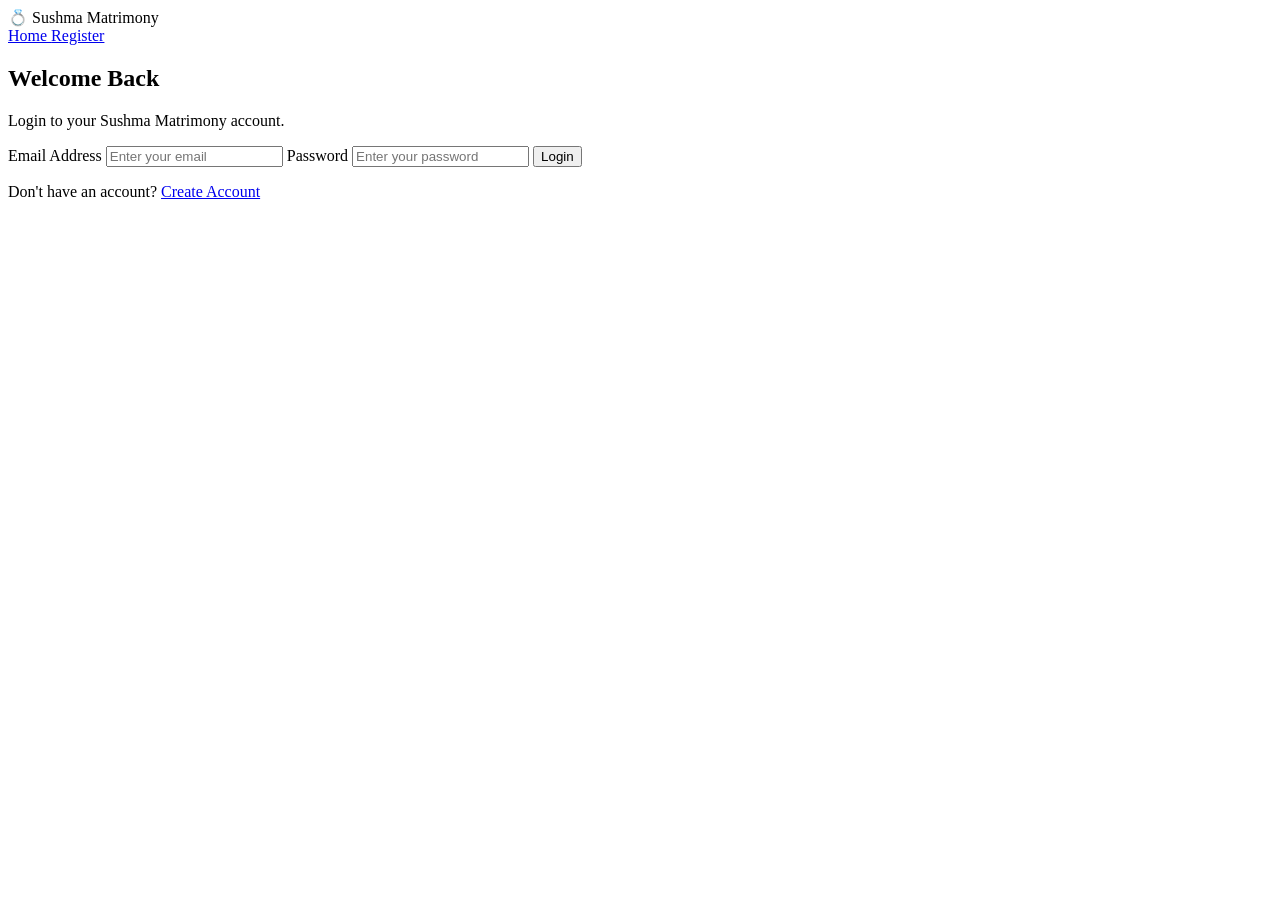
==== login.html @ 9ab8de2f "Create login.html" ====
<!DOCTYPE html>
<html lang="en">

<head>

    <meta charset="UTF-8">

    <meta name="viewport"
          content="width=device-width, initial-scale=1.0">

    <title>Login - Sushma Matrimony</title>

    <link rel="stylesheet"
          href="css/style.css">

</head>

<body>

<header>

    <nav class="navbar">

        <div class="logo">
            💍 Sushma Matrimony
        </div>

        <div class="nav-links">

            <a href="index.html">
                Home
            </a>

            <a href="register.html">
                Register
            </a>

        </div>

    </nav>

</header>


<section class="login-section">

    <div class="login-box">

        <h1>Welcome Back</h1>

        <p>Login to your Sushma Matrimony account.</p>


        <form id="loginForm">

            <label>Email Address</label>

            <input
                type="email"
                id="loginEmail"
                placeholder="Enter your email"
                required
            >


            <label>Password</label>

            <input
                type="password"
                id="loginPassword"
                placeholder="Enter your password"
                required
            >


            <button type="submit">
                Login
            </button>

        </form>


        <p class="register-text">

            Don't have an account?

            <a href="register.html">
                Create Account
            </a>

        </p>

    </div>

</section>


<script src="js/script.js"></script>

</body>

</html>
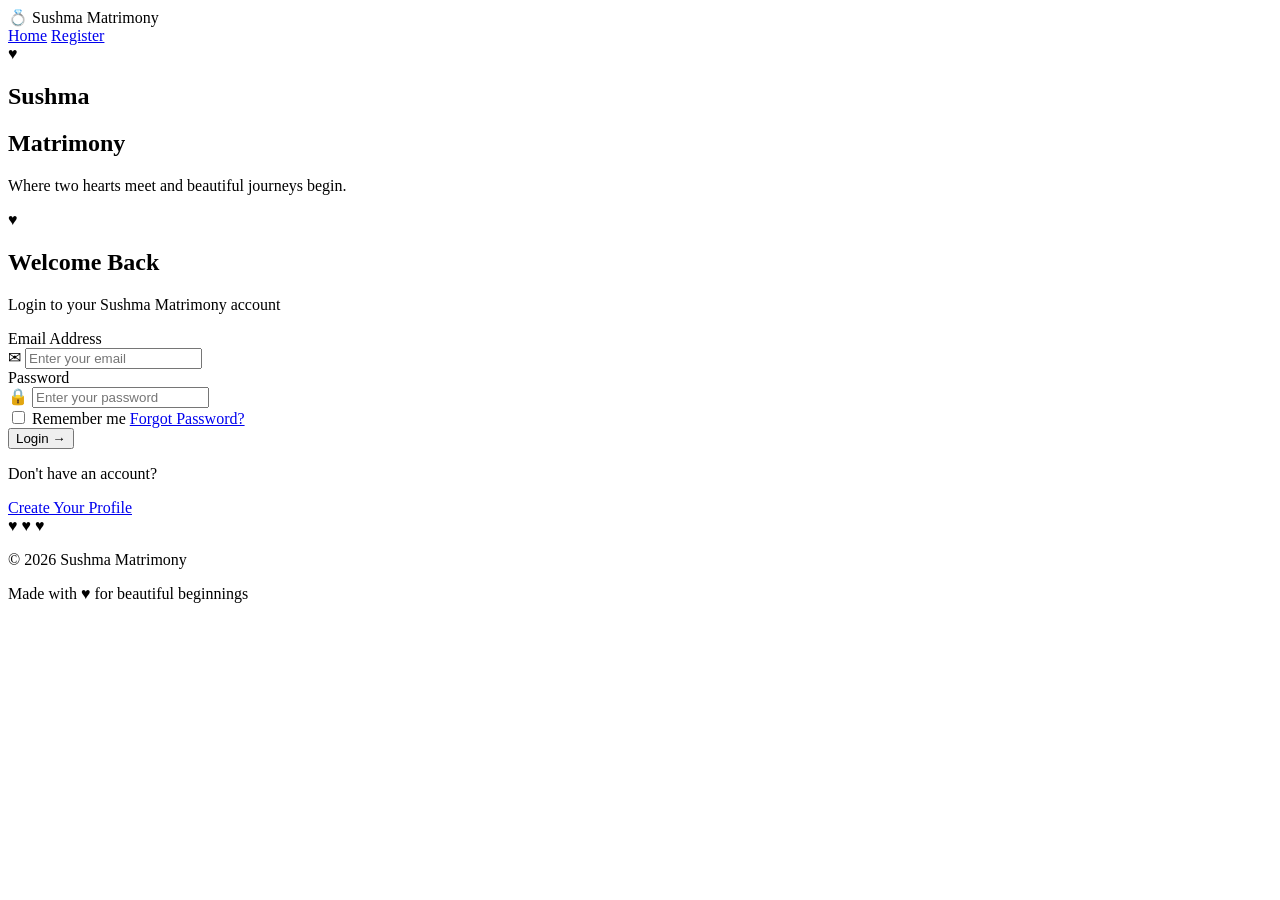
==== commit f0dacb8e: "Update login.html" ====
--- a/login.html
+++ b/login.html
@@ -2,100 +2,230 @@
 <html lang="en">
 
 <head>
-
     <meta charset="UTF-8">
-
-    <meta name="viewport"
-          content="width=device-width, initial-scale=1.0">
+    <meta name="viewport" content="width=device-width, initial-scale=1.0">
 
     <title>Login - Sushma Matrimony</title>
 
-    <link rel="stylesheet"
-          href="css/style.css">
-
+    <!-- Google Fonts -->
+    <link rel="preconnect" href="https://fonts.googleapis.com">
+    <link rel="preconnect" href="https://fonts.gstatic.com" crossorigin>
+
+    <link href="https://fonts.googleapis.com/css2?family=Great+Vibes&family=Poppins:wght@300;400;500;600;700&display=swap"
+        rel="stylesheet">
+
+    <!-- Your CSS -->
+    <link rel="stylesheet" href="css/style.css">
 </head>
 
-<body>
-
-<header>
-
-    <nav class="navbar">
-
-        <div class="logo">
-            💍 Sushma Matrimony
+<body class="login-page">
+
+    <!-- Navigation -->
+    <header>
+        <nav class="navbar">
+
+            <div class="logo">
+                💍 Sushma Matrimony
+            </div>
+
+            <div class="nav-links">
+                <a href="index.html">Home</a>
+                <a href="register.html" class="register-btn">
+                    Register
+                </a>
+            </div>
+
+        </nav>
+    </header>
+
+
+    <!-- LOGIN SECTION -->
+
+    <section class="login-section">
+
+        <div class="login-container">
+
+            <!-- LEFT IMAGE -->
+
+            <div class="login-image">
+
+                <div class="image-overlay">
+
+                    <div class="heart-symbol">
+                        ♥
+                    </div>
+
+                    <h1 class="balmoral">
+                        Sushma
+                    </h1>
+
+                    <h2>Matrimony</h2>
+
+                    <p>
+                        Where two hearts meet
+                        and beautiful journeys begin.
+                    </p>
+
+                </div>
+
+            </div>
+
+
+            <!-- RIGHT LOGIN FORM -->
+
+            <div class="login-form-box">
+
+                <div class="login-heading">
+
+                    <span class="small-heart">♥</span>
+
+                    <h1>Welcome Back</h1>
+
+                    <p>
+                        Login to your Sushma Matrimony account
+                    </p>
+
+                </div>
+
+
+                <form id="loginForm">
+
+                    <!-- Email -->
+
+                    <div class="input-group">
+
+                        <label for="email">
+                            Email Address
+                        </label>
+
+                        <div class="input-wrapper">
+
+                            <span class="input-icon">
+                                ✉
+                            </span>
+
+                            <input
+                                type="email"
+                                id="email"
+                                placeholder="Enter your email"
+                                required
+                            >
+
+                        </div>
+
+                    </div>
+
+
+                    <!-- Password -->
+
+                    <div class="input-group">
+
+                        <label for="password">
+                            Password
+                        </label>
+
+                        <div class="input-wrapper">
+
+                            <span class="input-icon">
+                                🔒
+                            </span>
+
+                            <input
+                                type="password"
+                                id="password"
+                                placeholder="Enter your password"
+                                required
+                            >
+
+                        </div>
+
+                    </div>
+
+
+                    <!-- Options -->
+
+                    <div class="login-options">
+
+                        <label class="remember-me">
+
+                            <input type="checkbox">
+
+                            <span>
+                                Remember me
+                            </span>
+
+                        </label>
+
+                        <a href="#">
+                            Forgot Password?
+                        </a>
+
+                    </div>
+
+
+                    <!-- Login Button -->
+
+                    <button
+                        type="submit"
+                        class="login-submit"
+                    >
+
+                        Login
+                        <span>→</span>
+
+                    </button>
+
+                </form>
+
+
+                <!-- Register -->
+
+                <div class="create-account">
+
+                    <p>
+                        Don't have an account?
+                    </p>
+
+                    <a href="register.html">
+                        Create Your Profile
+                    </a>
+
+                </div>
+
+
+                <!-- Bottom decoration -->
+
+                <div class="login-decoration">
+
+                    <span>♥</span>
+                    <span>♥</span>
+                    <span>♥</span>
+
+                </div>
+
+            </div>
+
         </div>
 
-        <div class="nav-links">
-
-            <a href="index.html">
-                Home
-            </a>
-
-            <a href="register.html">
-                Register
-            </a>
-
-        </div>
-
-    </nav>
-
-</header>
-
-
-<section class="login-section">
-
-    <div class="login-box">
-
-        <h1>Welcome Back</h1>
-
-        <p>Login to your Sushma Matrimony account.</p>
-
-
-        <form id="loginForm">
-
-            <label>Email Address</label>
-
-            <input
-                type="email"
-                id="loginEmail"
-                placeholder="Enter your email"
-                required
-            >
-
-
-            <label>Password</label>
-
-            <input
-                type="password"
-                id="loginPassword"
-                placeholder="Enter your password"
-                required
-            >
-
-
-            <button type="submit">
-                Login
-            </button>
-
-        </form>
-
-
-        <p class="register-text">
-
-            Don't have an account?
-
-            <a href="register.html">
-                Create Account
-            </a>
-
+    </section>
+
+
+    <!-- Footer -->
+
+    <footer class="login-footer">
+
+        <p>
+            © 2026 Sushma Matrimony
         </p>
 
-    </div>
-
-</section>
-
-
-<script src="js/script.js"></script>
+        <p>
+            Made with ♥ for beautiful beginnings
+        </p>
+
+    </footer>
+
+
+    <script src="js/script.js"></script>
 
 </body>
 
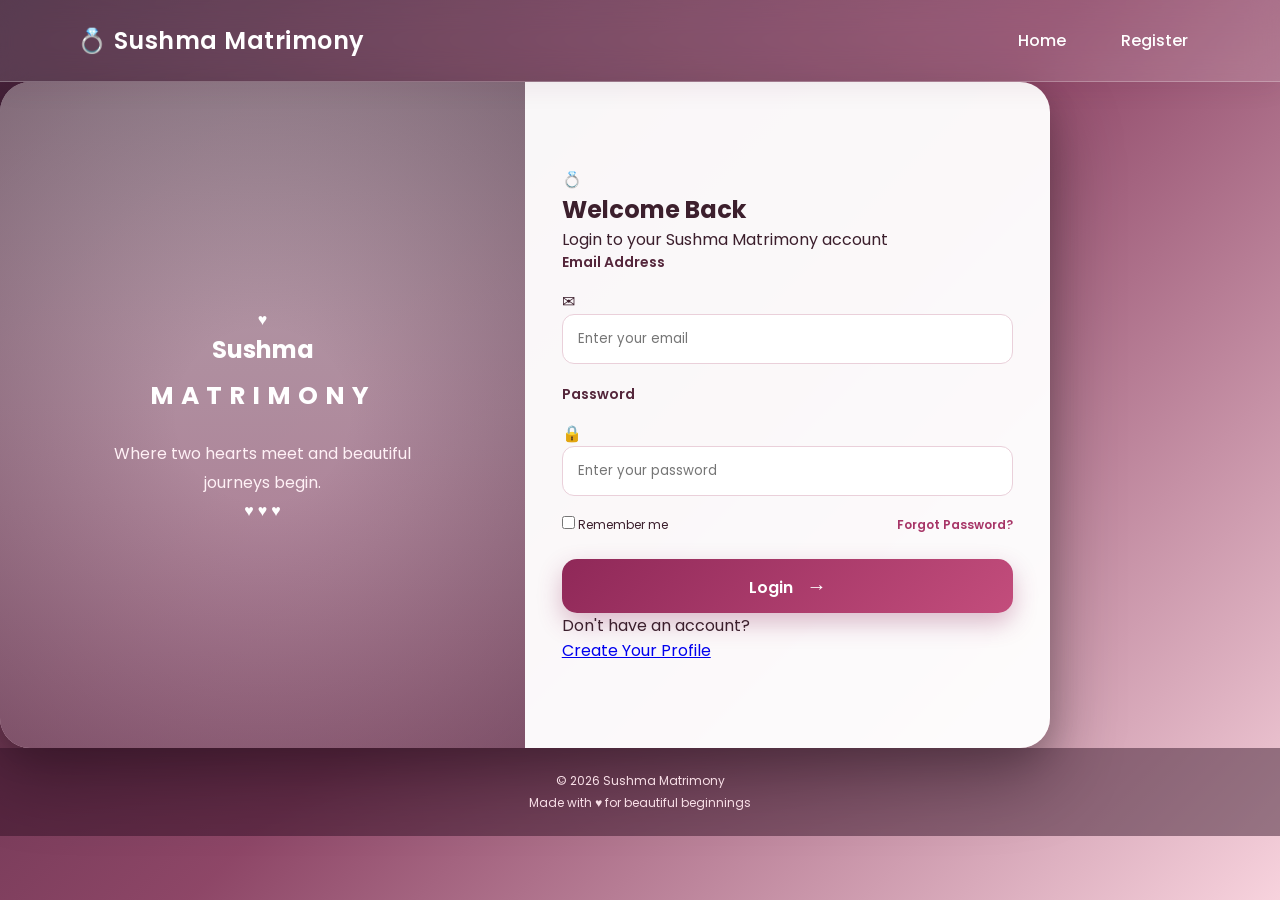
==== commit 59844c00: "Update login.html" ====
--- a/login.html
+++ b/login.html
@@ -1,38 +1,35 @@
 <!DOCTYPE html>
 <html lang="en">
-
 <head>
     <meta charset="UTF-8">
     <meta name="viewport" content="width=device-width, initial-scale=1.0">
 
     <title>Login - Sushma Matrimony</title>
 
-    <!-- Google Fonts -->
+    <!-- IMPORTANT: style.css is in the main GitHub folder -->
+    <link rel="stylesheet" href="style.css">
+
+    <!-- Elegant script font similar to Balmoral -->
     <link rel="preconnect" href="https://fonts.googleapis.com">
     <link rel="preconnect" href="https://fonts.gstatic.com" crossorigin>
 
-    <link href="https://fonts.googleapis.com/css2?family=Great+Vibes&family=Poppins:wght@300;400;500;600;700&display=swap"
-        rel="stylesheet">
-
-    <!-- Your CSS -->
-    <link rel="stylesheet" href="css/style.css">
+    <link href="https://fonts.googleapis.com/css2?family=Ballet&family=Playfair+Display:wght@400;500;600;700&family=Poppins:wght@300;400;500;600&display=swap" rel="stylesheet">
 </head>
 
 <body class="login-page">
 
-    <!-- Navigation -->
-    <header>
+    <!-- NAVBAR -->
+    <header class="login-header">
         <nav class="navbar">
 
             <div class="logo">
-                💍 Sushma Matrimony
+                💍
+                <span>Sushma Matrimony</span>
             </div>
 
             <div class="nav-links">
                 <a href="index.html">Home</a>
-                <a href="register.html" class="register-btn">
-                    Register
-                </a>
+                <a href="register.html">Register</a>
             </div>
 
         </nav>
@@ -40,73 +37,65 @@
 
 
     <!-- LOGIN SECTION -->
-
-    <section class="login-section">
-
-        <div class="login-container">
-
-            <!-- LEFT IMAGE -->
-
-            <div class="login-image">
-
-                <div class="image-overlay">
-
-                    <div class="heart-symbol">
-                        ♥
-                    </div>
-
-                    <h1 class="balmoral">
-                        Sushma
-                    </h1>
-
-                    <h2>Matrimony</h2>
-
-                    <p>
-                        Where two hearts meet
-                        and beautiful journeys begin.
-                    </p>
-
+    <main class="login-container">
+
+        <!-- LEFT SIDE -->
+        <section class="login-image">
+
+            <div class="image-overlay">
+
+                <div class="heart-icon">♥</div>
+
+                <h1>Sushma</h1>
+
+                <h2>Matrimony</h2>
+
+                <p>
+                    Where two hearts meet and
+                    beautiful journeys begin.
+                </p>
+
+                <div class="small-hearts">
+                    ♥ ♥ ♥
                 </div>
 
             </div>
 
-
-            <!-- RIGHT LOGIN FORM -->
-
-            <div class="login-form-box">
-
-                <div class="login-heading">
-
-                    <span class="small-heart">♥</span>
-
-                    <h1>Welcome Back</h1>
-
-                    <p>
-                        Login to your Sushma Matrimony account
-                    </p>
-
+        </section>
+
+
+        <!-- RIGHT SIDE -->
+        <section class="login-form-section">
+
+            <div class="login-card">
+
+                <div class="login-icon">
+                    💍
                 </div>
 
+                <h2>Welcome Back</h2>
+
+                <p class="login-subtitle">
+                    Login to your Sushma Matrimony account
+                </p>
+
 
                 <form id="loginForm">
 
-                    <!-- Email -->
-
+                    <!-- EMAIL -->
                     <div class="input-group">
 
-                        <label for="email">
+                        <label for="loginEmail">
                             Email Address
                         </label>
 
-                        <div class="input-wrapper">
-
-                            <span class="input-icon">
-                                ✉
-                            </span>
+                        <div class="input-box">
+
+                            <span>✉</span>
 
                             <input
                                 type="email"
-                                id="email"
+                                id="loginEmail"
                                 placeholder="Enter your email"
                                 required
                             >
@@ -116,23 +105,20 @@
                     </div>
 
 
-                    <!-- Password -->
-
+                    <!-- PASSWORD -->
                     <div class="input-group">
 
-                        <label for="password">
+                        <label for="loginPassword">
                             Password
                         </label>
 
-                        <div class="input-wrapper">
-
-                            <span class="input-icon">
-                                🔒
-                            </span>
+                        <div class="input-box">
+
+                            <span>🔒</span>
 
                             <input
                                 type="password"
-                                id="password"
+                                id="loginPassword"
                                 placeholder="Enter your password"
                                 required
                             >
@@ -142,76 +128,63 @@
                     </div>
 
 
-                    <!-- Options -->
-
+                    <!-- REMEMBER + FORGOT -->
                     <div class="login-options">
 
-                        <label class="remember-me">
-
-                            <input type="checkbox">
-
-                            <span>
-                                Remember me
-                            </span>
+                        <label class="remember">
+
+                            <input
+                                type="checkbox"
+                                id="rememberMe"
+                            >
+
+                            <span>Remember me</span>
 
                         </label>
 
-                        <a href="#">
+                        <a href="#" class="forgot">
                             Forgot Password?
                         </a>
 
                     </div>
 
 
-                    <!-- Login Button -->
-
+                    <!-- LOGIN BUTTON -->
                     <button
                         type="submit"
                         class="login-submit"
                     >
-
                         Login
                         <span>→</span>
-
                     </button>
 
                 </form>
 
 
-                <!-- Register -->
-
-                <div class="create-account">
+                <!-- REGISTER -->
+                <div class="register-section">
 
                     <p>
                         Don't have an account?
                     </p>
 
-                    <a href="register.html">
+                    <a
+                        href="register.html"
+                        class="create-profile"
+                    >
                         Create Your Profile
                     </a>
 
                 </div>
 
-
-                <!-- Bottom decoration -->
-
-                <div class="login-decoration">
-
-                    <span>♥</span>
-                    <span>♥</span>
-                    <span>♥</span>
-
-                </div>
-
-            </div>
-
-        </div>
-
-    </section>
-
-
-    <!-- Footer -->
-
+            </div>
+
+        </section>
+
+    </main>
+
+
+    <!-- FOOTER -->
     <footer class="login-footer">
 
         <p>
@@ -225,8 +198,8 @@
     </footer>
 
 
-    <script src="js/script.js"></script>
+    <!-- FIREBASE / LOGIN JAVASCRIPT WILL GO HERE -->
+    <script src="script.js"></script>
 
 </body>
-
 </html>
--- a/style.css
+++ b/style.css
@@ -0,0 +1,2787 @@
+/* =====================================================
+   SUSHMA MATRIMONY
+   PREMIUM MATRIMONY WEBSITE
+===================================================== */
+
+
+/* =====================================================
+   BASIC RESET
+===================================================== */
+
+* {
+    margin: 0;
+    padding: 0;
+    box-sizing: border-box;
+}
+
+
+html {
+    scroll-behavior: smooth;
+}
+
+
+body {
+
+    font-family:
+        "Segoe UI",
+        Arial,
+        sans-serif;
+
+    color: #3b1f2b;
+
+    background:
+        radial-gradient(
+            circle at top left,
+            #fff0f5,
+            transparent 35%
+        ),
+
+        radial-gradient(
+            circle at bottom right,
+            #f9d6e3,
+            transparent 35%
+        ),
+
+        #fff8fb;
+
+    min-height: 100vh;
+
+}
+
+
+/* =====================================================
+   NAVBAR
+===================================================== */
+
+.navbar {
+
+    width: 100%;
+
+    padding: 18px 7%;
+
+    display: flex;
+
+    justify-content: space-between;
+
+    align-items: center;
+
+    background:
+        rgba(255,255,255,0.90);
+
+    backdrop-filter: blur(18px);
+
+    border-bottom:
+        1px solid rgba(139,30,63,0.12);
+
+    position: sticky;
+
+    top: 0;
+
+    z-index: 1000;
+
+    box-shadow:
+        0 5px 25px rgba(92,25,49,0.08);
+
+}
+
+
+.logo {
+
+    font-size: 25px;
+
+    font-weight: 800;
+
+    color: #8b1e3f;
+
+    letter-spacing: 0.5px;
+
+}
+
+
+.nav-links {
+
+    display: flex;
+
+    gap: 8px;
+
+    align-items: center;
+
+    flex-wrap: wrap;
+
+}
+
+
+.nav-links a {
+
+    text-decoration: none;
+
+    color: #542235;
+
+    font-weight: 600;
+
+    padding: 10px 15px;
+
+    border-radius: 25px;
+
+    transition: 0.3s;
+
+}
+
+
+.nav-links a:hover {
+
+    background: #8b1e3f;
+
+    color: white;
+
+    transform:
+        translateY(-2px);
+
+}
+
+
+.nav-register {
+
+    background:
+        linear-gradient(
+            135deg,
+            #8b1e3f,
+            #c43d68
+        ) !important;
+
+    color: white !important;
+
+    box-shadow:
+        0 8px 20px
+        rgba(139,30,63,0.25);
+
+}
+
+
+/* =====================================================
+   HERO SECTION
+===================================================== */
+
+.hero {
+
+    min-height: 700px;
+
+    display: flex;
+
+    align-items: center;
+
+    justify-content: center;
+
+    text-align: center;
+
+    padding: 80px 20px;
+
+    position: relative;
+
+    overflow: hidden;
+
+
+    /*
+       ONLINE IMAGE
+
+       No image folder required.
+       No image upload required.
+    */
+
+    background:
+
+        linear-gradient(
+            rgba(50, 5, 25, 0.48),
+            rgba(50, 5, 25, 0.70)
+        ),
+
+        url(
+            "https://images.unsplash.com/photo-1519741497674-611481863552?auto=format&fit=crop&w=2000&q=90"
+        );
+
+    background-size: cover;
+
+    background-position: center;
+
+    background-attachment: fixed;
+
+}
+
+
+/* Decorative glow */
+
+.hero::before {
+
+    content: "";
+
+    position: absolute;
+
+    width: 350px;
+
+    height: 350px;
+
+    border-radius: 50%;
+
+    background:
+        rgba(255,200,220,0.15);
+
+    top: -120px;
+
+    left: -100px;
+
+    filter: blur(5px);
+
+}
+
+
+.hero::after {
+
+    content: "";
+
+    position: absolute;
+
+    width: 450px;
+
+    height: 450px;
+
+    border-radius: 50%;
+
+    background:
+        rgba(255,215,130,0.12);
+
+    right: -150px;
+
+    bottom: -180px;
+
+    filter: blur(8px);
+
+}
+
+
+/* =====================================================
+   HERO CONTENT
+===================================================== */
+
+.hero-content {
+
+    position: relative;
+
+    z-index: 2;
+
+    max-width: 900px;
+
+    padding: 55px 45px;
+
+    background:
+        rgba(255,255,255,0.12);
+
+    backdrop-filter: blur(15px);
+
+    border:
+        1px solid
+        rgba(255,255,255,0.30);
+
+    border-radius: 35px;
+
+    box-shadow:
+
+        0 30px 80px
+        rgba(0,0,0,0.35),
+
+        inset 0 1px 0
+        rgba(255,255,255,0.35);
+
+    animation:
+        heroFloat 5s ease-in-out infinite;
+
+}
+
+
+.hero-badge {
+
+    display: inline-block;
+
+    padding: 10px 22px;
+
+    margin-bottom: 22px;
+
+    border-radius: 30px;
+
+    color: white;
+
+    background:
+        rgba(255,255,255,0.15);
+
+    border:
+        1px solid
+        rgba(255,255,255,0.30);
+
+    backdrop-filter: blur(10px);
+
+    font-weight: 600;
+
+}
+
+
+.hero-content h1 {
+
+    font-size:
+        clamp(42px, 7vw, 78px);
+
+    line-height: 1.05;
+
+    color: white;
+
+    margin-bottom: 20px;
+
+    text-shadow:
+        0 5px 25px
+        rgba(0,0,0,0.40);
+
+}
+
+
+.hero-content h1 span {
+
+    display: block;
+
+    color: #ffd166;
+
+    margin-top: 10px;
+
+}
+
+
+.hero-content p {
+
+    color: #fff4f7;
+
+    font-size: 20px;
+
+    line-height: 1.8;
+
+    max-width: 750px;
+
+    margin:
+        0 auto 25px;
+
+}
+
+
+/* =====================================================
+   BUTTONS
+===================================================== */
+
+.hero-buttons {
+
+    display: flex;
+
+    justify-content: center;
+
+    gap: 15px;
+
+    flex-wrap: wrap;
+
+    margin: 30px 0;
+
+}
+
+
+.btn {
+
+    display: inline-block;
+
+    text-decoration: none;
+
+    border: none;
+
+    cursor: pointer;
+
+    padding:
+        15px 32px;
+
+    border-radius: 35px;
+
+    font-size: 16px;
+
+    font-weight: 700;
+
+    color: white;
+
+    background:
+        linear-gradient(
+            135deg,
+            #8b1e3f,
+            #c43d68
+        );
+
+    box-shadow:
+        0 12px 30px
+        rgba(139,30,63,0.35);
+
+    transition: 0.35s;
+
+}
+
+
+.btn:hover {
+
+    transform:
+        translateY(-6px)
+        scale(1.03);
+
+    box-shadow:
+        0 20px 40px
+        rgba(139,30,63,0.45);
+
+}
+
+
+.secondary-btn {
+
+    background:
+        rgba(255,255,255,0.15);
+
+    border:
+        1px solid
+        rgba(255,255,255,0.55);
+
+    backdrop-filter: blur(10px);
+
+}
+
+
+.hero-trust {
+
+    color: #ffe8ef;
+
+    font-size: 14px;
+
+    margin-top: 20px;
+
+    line-height: 2;
+
+}
+
+
+/* =====================================================
+   GENERAL SECTIONS
+===================================================== */
+
+section {
+
+    padding:
+        85px 7%;
+
+}
+
+
+.section-heading {
+
+    max-width: 850px;
+
+    margin:
+        0 auto 50px;
+
+    text-align: center;
+
+}
+
+
+.small-title {
+
+    display: inline-block;
+
+    color: #a52b52;
+
+    font-size: 13px;
+
+    font-weight: 800;
+
+    letter-spacing: 2px;
+
+    margin-bottom: 12px;
+
+}
+
+
+.section-heading h2 {
+
+    font-size: 38px;
+
+    color: #7d1838;
+
+    margin-bottom: 18px;
+
+}
+
+
+.section-heading p {
+
+    font-size: 17px;
+
+    color: #765967;
+
+    line-height: 1.9;
+
+}
+
+
+/* =====================================================
+   ABOUT
+===================================================== */
+
+.about {
+
+    background: white;
+
+}
+
+
+/* =====================================================
+   FEATURES
+===================================================== */
+
+.features {
+
+    background:
+        linear-gradient(
+            135deg,
+            #fff7fa,
+            #fde8ef
+        );
+
+}
+
+
+.feature-container {
+
+    max-width: 1200px;
+
+    margin: auto;
+
+    display: grid;
+
+    grid-template-columns:
+        repeat(
+            auto-fit,
+            minmax(230px, 1fr)
+        );
+
+    gap: 28px;
+
+}
+
+
+.feature-card {
+
+    padding:
+        38px 25px;
+
+    text-align: center;
+
+    background:
+        rgba(255,255,255,0.85);
+
+    border-radius: 28px;
+
+    border:
+        1px solid
+        rgba(165,43,82,0.12);
+
+    box-shadow:
+        0 15px 40px
+        rgba(95,30,55,0.08);
+
+    transition:
+        0.4s;
+
+    transform-style:
+        preserve-3d;
+
+}
+
+
+.feature-card:hover {
+
+    transform:
+        translateY(-14px)
+        rotateX(4deg)
+        rotateY(-3deg);
+
+    box-shadow:
+        0 25px 55px
+        rgba(95,30,55,0.18);
+
+}
+
+
+.feature-icon {
+
+    width: 78px;
+
+    height: 78px;
+
+    margin:
+        0 auto 20px;
+
+    display: flex;
+
+    align-items: center;
+
+    justify-content: center;
+
+    font-size: 34px;
+
+    border-radius: 50%;
+
+    background:
+        linear-gradient(
+            135deg,
+            #ffe1eb,
+            #ffffff
+        );
+
+    box-shadow:
+        0 10px 25px
+        rgba(139,30,63,0.12);
+
+}
+
+
+.feature-card h3 {
+
+    color: #8b1e3f;
+
+    margin-bottom: 12px;
+
+    font-size: 21px;
+
+}
+
+
+.feature-card p {
+
+    color: #765967;
+
+    line-height: 1.7;
+
+}
+
+
+/* =====================================================
+   HOW IT WORKS
+===================================================== */
+
+.steps {
+
+    background: white;
+
+}
+
+
+.steps-container {
+
+    max-width: 1100px;
+
+    margin: auto;
+
+    display: grid;
+
+    grid-template-columns:
+        repeat(
+            auto-fit,
+            minmax(250px,1fr)
+        );
+
+    gap: 30px;
+
+}
+
+
+.step {
+
+    text-align: center;
+
+    padding: 30px;
+
+}
+
+
+.step-number {
+
+    width: 85px;
+
+    height: 85px;
+
+    margin:
+        0 auto 22px;
+
+    display: flex;
+
+    align-items: center;
+
+    justify-content: center;
+
+    border-radius: 50%;
+
+    font-size: 22px;
+
+    font-weight: 800;
+
+    color: white;
+
+    background:
+        linear-gradient(
+            135deg,
+            #8b1e3f,
+            #c43d68
+        );
+
+    box-shadow:
+        0 12px 30px
+        rgba(139,30,63,0.25);
+
+    transition: 0.4s;
+
+}
+
+
+.step:hover .step-number {
+
+    transform:
+        rotateY(180deg)
+        scale(1.1);
+
+}
+
+
+.step h3 {
+
+    color: #8b1e3f;
+
+    margin-bottom: 10px;
+
+}
+
+
+.step p {
+
+    color: #765967;
+
+    line-height: 1.7;
+
+}
+
+
+/* =====================================================
+   CALL TO ACTION
+===================================================== */
+
+.cta {
+
+    padding:
+        100px 20px;
+
+    text-align: center;
+
+    background:
+        linear-gradient(
+            135deg,
+            #64142f,
+            #a52b52
+        );
+
+    color: white;
+
+}
+
+
+.cta-content {
+
+    max-width: 800px;
+
+    margin: auto;
+
+}
+
+
+.cta h2 {
+
+    color: white;
+
+    font-size:
+        clamp(30px,5vw,45px);
+
+    margin-bottom: 18px;
+
+}
+
+
+.cta p {
+
+    color: #ffe8ef;
+
+    font-size: 18px;
+
+    line-height: 1.8;
+
+    margin-bottom: 30px;
+
+}
+
+
+.cta-button {
+
+    background: white;
+
+    color: #8b1e3f;
+
+}
+
+
+/* =====================================================
+   CONTACT
+===================================================== */
+
+.contact {
+
+    background: #fff8fb;
+
+}
+
+
+.contact-container {
+
+    max-width: 1000px;
+
+    margin: auto;
+
+    display: grid;
+
+    grid-template-columns:
+        repeat(
+            auto-fit,
+            minmax(220px,1fr)
+        );
+
+    gap: 25px;
+
+}
+
+
+.contact-card {
+
+    text-align: center;
+
+    padding: 32px 20px;
+
+    background: white;
+
+    border-radius: 22px;
+
+    box-shadow:
+        0 12px 35px
+        rgba(95,30,55,0.08);
+
+    transition: 0.3s;
+
+}
+
+
+.contact-card:hover {
+
+    transform:
+        translateY(-8px);
+
+}
+
+
+.contact-icon {
+
+    font-size: 36px;
+
+    margin-bottom: 15px;
+
+}
+
+
+.contact-card h3 {
+
+    color: #8b1e3f;
+
+    margin-bottom: 8px;
+
+}
+
+
+.contact-card p {
+
+    color: #765967;
+
+}
+
+
+/* =====================================================
+   FOOTER
+===================================================== */
+
+footer {
+
+    padding:
+        55px 20px 25px;
+
+    text-align: center;
+
+    background:
+        linear-gradient(
+            135deg,
+            #350b1b,
+            #5c122d
+        );
+
+    color: white;
+
+}
+
+
+.footer-logo {
+
+    font-size: 28px;
+
+    font-weight: 800;
+
+    margin-bottom: 10px;
+
+}
+
+
+footer p {
+
+    color: #f8dfe7;
+
+    margin-bottom: 20px;
+
+}
+
+
+.footer-links {
+
+    display: flex;
+
+    justify-content: center;
+
+    flex-wrap: wrap;
+
+    gap: 25px;
+
+    margin: 25px 0;
+
+}
+
+
+.footer-links a {
+
+    color: white;
+
+    text-decoration: none;
+
+    transition: 0.3s;
+
+}
+
+
+.footer-links a:hover {
+
+    color: #ffd166;
+
+}
+
+
+footer hr {
+
+    border: none;
+
+    border-top:
+        1px solid
+        rgba(255,255,255,0.15);
+
+    max-width: 800px;
+
+    margin: 25px auto;
+
+}
+
+
+.copyright {
+
+    font-size: 13px;
+
+    opacity: 0.75;
+
+}
+
+
+/* =====================================================
+   ANIMATIONS
+===================================================== */
+
+@keyframes heroFloat {
+
+    0% {
+        transform:
+            translateY(0px);
+    }
+
+    50% {
+        transform:
+            translateY(-10px);
+    }
+
+    100% {
+        transform:
+            translateY(0px);
+    }
+
+}
+
+
+/* =====================================================
+   MOBILE RESPONSIVE
+===================================================== */
+
+@media (max-width: 800px) {
+
+
+    .navbar {
+
+        padding: 15px 5%;
+
+        flex-direction: column;
+
+        gap: 12px;
+
+    }
+
+
+    .logo {
+
+        font-size: 22px;
+
+    }
+
+
+    .nav-links {
+
+        justify-content: center;
+
+    }
+
+
+    .nav-links a {
+
+        padding:
+            8px 10px;
+
+        font-size: 14px;
+
+    }
+
+
+    .hero {
+
+        min-height: 600px;
+
+        background-attachment:
+            scroll;
+
+        padding:
+            40px 15px;
+
+    }
+
+
+    .hero-content {
+
+        padding:
+            35px 20px;
+
+        border-radius:
+            25px;
+
+    }
+
+
+    .hero-content h1 {
+
+        font-size:
+            42px;
+
+    }
+
+
+    .hero-content p {
+
+        font-size:
+            17px;
+
+    }
+
+
+    .hero-buttons {
+
+        flex-direction:
+            column;
+
+        align-items:
+            center;
+
+    }
+
+
+    .hero-buttons .btn {
+
+        width:
+            90%;
+
+    }
+
+
+    section {
+
+        padding:
+            65px 5%;
+
+    }
+
+
+    .section-heading h2 {
+
+        font-size:
+            30px;
+
+    }
+
+
+    .cta {
+
+        padding:
+            75px 20px;
+
+    }
+
+
+    .footer-links {
+
+        gap:
+            15px;
+
+    }
+
+}
+
+
+/* =====================================================
+   SMALL MOBILE
+===================================================== */
+
+@media (max-width: 450px) {
+
+
+    .hero-content h1 {
+
+        font-size:
+            35px;
+
+    }
+
+
+    .hero-badge {
+
+        font-size:
+            13px;
+
+    }
+
+
+    .hero-trust {
+
+        font-size:
+            12px;
+
+    }
+
+
+    .nav-links a {
+
+        font-size:
+            13px;
+
+        padding:
+            7px 8px;
+
+    }
+
+}
+
+.contact-card a {
+    color: #8b1e3f;
+    text-decoration: none;
+    font-weight: 600;
+}
+
+.contact-card a:hover {
+    text-decoration: underline;
+}
+
+/* =====================================================
+   FIND MATCHES PAGE
+===================================================== */
+
+body {
+    font-family: "Poppins", sans-serif;
+}
+
+
+/* =====================================================
+   MATCHES HERO
+===================================================== */
+
+.matches-hero {
+
+    min-height: 430px;
+
+    display: flex;
+
+    align-items: center;
+
+    justify-content: center;
+
+    text-align: center;
+
+    position: relative;
+
+    background:
+
+        linear-gradient(
+            rgba(76, 13, 40, 0.62),
+            rgba(76, 13, 40, 0.72)
+        ),
+
+        url(
+            "https://images.unsplash.com/photo-1519741497674-611481863552?auto=format&fit=crop&w=2000&q=90"
+        );
+
+    background-size: cover;
+
+    background-position: center;
+
+    background-attachment: fixed;
+
+}
+
+
+.matches-hero-content {
+
+    max-width: 800px;
+
+    padding: 50px;
+
+    color: white;
+
+}
+
+
+.hero-small-title {
+
+    font-size: 14px;
+
+    letter-spacing: 3px;
+
+    color: #ffd166;
+
+    font-weight: 700;
+
+    margin-bottom: 15px;
+
+}
+
+
+.matches-hero h1 {
+
+    font-family:
+        "Cormorant Garamond",
+        serif;
+
+    font-size:
+        clamp(55px, 8vw, 90px);
+
+    line-height: 0.95;
+
+    color: white;
+
+    margin-bottom: 25px;
+
+}
+
+
+.matches-hero h1 span {
+
+    color: #ffd166;
+
+}
+
+
+.matches-hero p {
+
+    max-width: 650px;
+
+    margin: auto;
+
+    color: #fff0f5;
+
+    font-size: 18px;
+
+    line-height: 1.8;
+
+}
+
+
+/* =====================================================
+   SEARCH SECTION
+===================================================== */
+
+.search-section {
+
+    background:
+
+        radial-gradient(
+            circle at top left,
+            #ffe3ec,
+            transparent 35%
+        ),
+
+        #fff8fb;
+
+}
+
+
+.search-heading {
+
+    max-width: 800px;
+
+    margin:
+        0 auto 40px;
+
+    text-align: center;
+
+}
+
+
+.search-heading > span {
+
+    color: #a52b52;
+
+    font-size: 13px;
+
+    font-weight: 800;
+
+    letter-spacing: 3px;
+
+}
+
+
+.search-heading h2 {
+
+    font-family:
+        "Cormorant Garamond",
+        serif;
+
+    font-size: 45px;
+
+    color: #7d1838;
+
+    margin:
+        10px 0;
+
+}
+
+
+.search-heading p {
+
+    color: #765967;
+
+    line-height: 1.8;
+
+}
+
+
+/* =====================================================
+   SEARCH BOX
+===================================================== */
+
+.search-box {
+
+    max-width: 1100px;
+
+    margin: auto;
+
+    padding: 30px;
+
+    display: grid;
+
+    grid-template-columns:
+        repeat(3, 1fr)
+        auto;
+
+    gap: 18px;
+
+    align-items: end;
+
+    background:
+        rgba(255,255,255,0.85);
+
+    backdrop-filter:
+        blur(20px);
+
+    border-radius: 25px;
+
+    border:
+        1px solid
+        rgba(139,30,63,0.12);
+
+    box-shadow:
+        0 20px 55px
+        rgba(94,25,50,0.12);
+
+}
+
+
+.input-group {
+
+    display: flex;
+
+    flex-direction: column;
+
+    gap: 8px;
+
+}
+
+
+.input-group label {
+
+    font-size: 13px;
+
+    font-weight: 700;
+
+    color: #7d1838;
+
+}
+
+
+.input-group input,
+.input-group select {
+
+    width: 100%;
+
+    padding:
+        14px 15px;
+
+    border:
+        1px solid #ead0da;
+
+    border-radius: 12px;
+
+    outline: none;
+
+    background: white;
+
+    color: #542235;
+
+    font-family:
+        "Poppins",
+        sans-serif;
+
+    transition: 0.3s;
+
+}
+
+
+.input-group input:focus,
+.input-group select:focus {
+
+    border-color: #a52b52;
+
+    box-shadow:
+        0 0 0 4px
+        rgba(165,43,82,0.08);
+
+}
+
+
+.search-button {
+
+    padding:
+        14px 22px;
+
+    border: none;
+
+    border-radius: 12px;
+
+    cursor: pointer;
+
+    color: white;
+
+    font-family:
+        "Poppins",
+        sans-serif;
+
+    font-weight: 700;
+
+    background:
+        linear-gradient(
+            135deg,
+            #8b1e3f,
+            #c43d68
+        );
+
+    box-shadow:
+        0 10px 25px
+        rgba(139,30,63,0.25);
+
+    transition: 0.3s;
+
+}
+
+
+.search-button:hover {
+
+    transform:
+        translateY(-4px);
+
+    box-shadow:
+        0 15px 30px
+        rgba(139,30,63,0.35);
+
+}
+
+
+/* =====================================================
+   PROFILE SECTION
+===================================================== */
+
+.profiles-section {
+
+    background:
+
+        linear-gradient(
+            135deg,
+            #fff,
+            #fff2f6
+        );
+
+}
+
+
+.profiles-container {
+
+    max-width: 1250px;
+
+    margin: auto;
+
+    display: grid;
+
+    grid-template-columns:
+        repeat(
+            auto-fit,
+            minmax(270px, 1fr)
+        );
+
+    gap: 30px;
+
+}
+
+
+/* =====================================================
+   PROFILE CARD
+===================================================== */
+
+.profile-card {
+
+    overflow: hidden;
+
+    border-radius: 25px;
+
+    background:
+        rgba(255,255,255,0.95);
+
+    border:
+        1px solid
+        rgba(139,30,63,0.10);
+
+    box-shadow:
+        0 18px 45px
+        rgba(88,25,48,0.12);
+
+    transition:
+        transform 0.4s,
+        box-shadow 0.4s;
+
+}
+
+
+.profile-card:hover {
+
+    transform:
+        translateY(-12px)
+        rotateX(2deg);
+
+    box-shadow:
+        0 30px 65px
+        rgba(88,25,48,0.20);
+
+}
+
+
+/* =====================================================
+   PROFILE IMAGE
+===================================================== */
+
+.profile-image {
+
+    height: 310px;
+
+    position: relative;
+
+    overflow: hidden;
+
+}
+
+
+.profile-image img {
+
+    width: 100%;
+
+    height: 100%;
+
+    object-fit: cover;
+
+    transition:
+        transform 0.6s;
+
+}
+
+
+.profile-card:hover
+.profile-image img {
+
+    transform:
+        scale(1.08);
+
+}
+
+
+.online {
+
+    position: absolute;
+
+    top: 15px;
+
+    right: 15px;
+
+    padding:
+        7px 12px;
+
+    border-radius: 20px;
+
+    background:
+        rgba(255,255,255,0.90);
+
+    color: #218838;
+
+    font-size: 12px;
+
+    font-weight: 700;
+
+    box-shadow:
+        0 5px 15px
+        rgba(0,0,0,0.15);
+
+}
+
+
+/* =====================================================
+   PROFILE CONTENT
+===================================================== */
+
+.profile-content {
+
+    padding: 25px;
+
+}
+
+
+.profile-content h3 {
+
+    font-family:
+        "Cormorant Garamond",
+        serif;
+
+    font-size: 29px;
+
+    color: #7d1838;
+
+    margin-bottom: 5px;
+
+}
+
+
+.profile-location {
+
+    color: #8f6a77;
+
+    font-size: 14px;
+
+    margin-bottom: 15px;
+
+}
+
+
+.profile-details {
+
+    display: flex;
+
+    flex-direction: column;
+
+    gap: 7px;
+
+    margin-bottom: 18px;
+
+}
+
+
+.profile-details span {
+
+    font-size: 13px;
+
+    color: #684552;
+
+}
+
+
+.profile-about {
+
+    font-size: 14px;
+
+    color: #765967;
+
+    line-height: 1.7;
+
+    margin-bottom: 20px;
+
+}
+
+
+.interest-btn {
+
+    width: 100%;
+
+    padding:
+        13px;
+
+    border: none;
+
+    border-radius: 12px;
+
+    cursor: pointer;
+
+    color: white;
+
+    font-family:
+        "Poppins",
+        sans-serif;
+
+    font-weight: 700;
+
+    background:
+        linear-gradient(
+            135deg,
+            #8b1e3f,
+            #c43d68
+        );
+
+    transition: 0.3s;
+
+}
+
+
+.interest-btn:hover {
+
+    transform:
+        translateY(-3px);
+
+    box-shadow:
+        0 10px 25px
+        rgba(139,30,63,0.25);
+
+}
+
+
+/* =====================================================
+   CTA
+===================================================== */
+
+.matches-cta {
+
+    padding:
+        90px 20px;
+
+    text-align: center;
+
+    color: white;
+
+    background:
+
+        linear-gradient(
+            rgba(74,12,39,0.88),
+            rgba(74,12,39,0.92)
+        ),
+
+        url(
+            "https://images.unsplash.com/photo-1519225421980-715cb0215aed?auto=format&fit=crop&w=1800&q=85"
+        );
+
+    background-size: cover;
+
+    background-position: center;
+
+}
+
+
+.matches-cta h2 {
+
+    font-family:
+        "Cormorant Garamond",
+        serif;
+
+    font-size:
+        clamp(35px,5vw,50px);
+
+    margin-bottom: 15px;
+
+}
+
+
+.matches-cta p {
+
+    color: #ffe8ef;
+
+    font-size: 17px;
+
+    margin-bottom: 30px;
+
+}
+
+
+.cta-register {
+
+    display: inline-block;
+
+    padding:
+        15px 32px;
+
+    border-radius: 30px;
+
+    text-decoration: none;
+
+    color: #8b1e3f;
+
+    background: white;
+
+    font-weight: 700;
+
+    transition: 0.3s;
+
+}
+
+
+.cta-register:hover {
+
+    transform:
+        translateY(-5px)
+        scale(1.03);
+
+    box-shadow:
+        0 15px 35px
+        rgba(0,0,0,0.25);
+
+}
+
+
+/* =====================================================
+   ACTIVE NAVIGATION
+===================================================== */
+
+.nav-links .active {
+
+    color: #8b1e3f;
+
+    background: #ffe6ef;
+
+}
+
+
+/* =====================================================
+   MOBILE
+===================================================== */
+
+@media (max-width: 900px) {
+
+    .search-box {
+
+        grid-template-columns:
+            1fr 1fr;
+
+    }
+
+    .search-button {
+
+        grid-column:
+            1 / -1;
+
+    }
+
+}
+
+
+@media (max-width: 600px) {
+
+    .matches-hero {
+
+        min-height: 500px;
+
+        background-attachment:
+            scroll;
+
+    }
+
+
+    .matches-hero-content {
+
+        padding: 30px 20px;
+
+    }
+
+
+    .matches-hero h1 {
+
+        font-size: 55px;
+
+    }
+
+
+    .search-box {
+
+        grid-template-columns:
+            1fr;
+
+        padding: 20px;
+
+    }
+
+
+    .search-button {
+
+        grid-column:
+            auto;
+
+    }
+
+
+    .search-heading h2 {
+
+        font-size: 36px;
+
+    }
+
+
+    .profile-image {
+
+        height: 350px;
+
+    }
+
+}
+
+/* =========================================
+   SUSHMA MATRIMONY - LOGIN PAGE
+   ========================================= */
+
+
+/* Main Login Page */
+
+.login-page {
+    margin: 0;
+    min-height: 100vh;
+
+    font-family: 'Poppins', sans-serif;
+
+    background:
+        linear-gradient(
+            135deg,
+            rgba(55, 20, 45, 0.95),
+            rgba(126, 45, 82, 0.88),
+            rgba(245, 196, 210, 0.75)
+        );
+
+    color: #3c1f2d;
+}
+
+
+/* Navbar */
+
+.login-page .navbar {
+
+    width: 100%;
+
+    box-sizing: border-box;
+
+    padding: 18px 6%;
+
+    display: flex;
+
+    justify-content: space-between;
+
+    align-items: center;
+
+    background: rgba(255, 255, 255, 0.12);
+
+    backdrop-filter: blur(15px);
+
+    border-bottom: 1px solid rgba(255,255,255,0.25);
+
+    position: relative;
+
+    z-index: 10;
+}
+
+
+.login-page .logo {
+
+    color: white;
+
+    font-size: 24px;
+
+    font-weight: 600;
+
+    letter-spacing: 0.5px;
+}
+
+
+.login-page .nav-links {
+
+    display: flex;
+
+    align-items: center;
+
+    gap: 25px;
+}
+
+
+.login-page .nav-links a {
+
+    color: white;
+
+    text-decoration: none;
+
+    font-weight: 500;
+
+    transition: 0.3s;
+}
+
+
+.login-page .nav-links a:hover {
+
+    color: #ffd6e4;
+
+}
+
+
+.login-page .register-btn {
+
+    padding: 10px 22px;
+
+    border-radius: 25px;
+
+    background: white;
+
+    color: #9b3d68 !important;
+
+    box-shadow: 0 5px 20px rgba(0,0,0,0.15);
+}
+
+
+/* Login Section */
+
+.login-section {
+
+    min-height: calc(100vh - 80px);
+
+    display: flex;
+
+    justify-content: center;
+
+    align-items: center;
+
+    padding: 55px 20px;
+
+    box-sizing: border-box;
+}
+
+
+/* Main Card */
+
+.login-container {
+
+    width: 100%;
+
+    max-width: 1050px;
+
+    min-height: 600px;
+
+    display: grid;
+
+    grid-template-columns: 1fr 1fr;
+
+    border-radius: 30px;
+
+    overflow: hidden;
+
+    background: rgba(255,255,255,0.96);
+
+    box-shadow:
+        0 30px 70px rgba(0,0,0,0.35),
+        0 10px 30px rgba(0,0,0,0.15);
+
+    animation: loginAppear 1s ease;
+}
+
+
+@keyframes loginAppear {
+
+    from {
+
+        opacity: 0;
+
+        transform: translateY(40px) scale(0.97);
+
+    }
+
+    to {
+
+        opacity: 1;
+
+        transform: translateY(0) scale(1);
+
+    }
+
+}
+
+
+/* =========================================
+   LEFT IMAGE
+   ========================================= */
+
+.login-image {
+
+    position: relative;
+
+    min-height: 600px;
+
+    background-image:
+        linear-gradient(
+            rgba(62, 17, 43, 0.38),
+            rgba(120, 34, 76, 0.60)
+        ),
+        url("https://images.unsplash.com/photo-1519741497674-611481863552?auto=format&fit=crop&w=1000&q=85");
+
+    background-size: cover;
+
+    background-position: center;
+
+    display: flex;
+
+    justify-content: center;
+
+    align-items: center;
+
+    overflow: hidden;
+}
+
+
+/* Image zoom effect */
+
+.login-image::before {
+
+    content: "";
+
+    position: absolute;
+
+    inset: 0;
+
+    background:
+        radial-gradient(
+            circle at center,
+            transparent 20%,
+            rgba(40, 10, 30, 0.35) 100%
+        );
+
+}
+
+
+.login-image:hover {
+
+    background-size: 105%;
+    transition: background-size 1s ease;
+}
+
+
+/* Image Text */
+
+.image-overlay {
+
+    position: relative;
+
+    z-index: 2;
+
+    text-align: center;
+
+    color: white;
+
+    padding: 40px;
+
+}
+
+
+.heart-symbol {
+
+    width: 70px;
+
+    height: 70px;
+
+    margin: 0 auto 15px;
+
+    border-radius: 50%;
+
+    display: flex;
+
+    align-items: center;
+
+    justify-content: center;
+
+    background: rgba(255,255,255,0.18);
+
+    backdrop-filter: blur(10px);
+
+    font-size: 35px;
+
+    color: #ffd5e2;
+
+    border: 1px solid rgba(255,255,255,0.35);
+
+    animation: heartbeat 2s infinite;
+}
+
+
+@keyframes heartbeat {
+
+    0%, 100% {
+        transform: scale(1);
+    }
+
+    50% {
+        transform: scale(1.12);
+    }
+
+}
+
+
+/* Balmoral-style heading */
+
+.balmoral {
+
+    font-family: 'Balmoral', 'Great Vibes', cursive;
+
+    font-size: 72px;
+
+    font-weight: 400;
+
+    margin: 5px 0;
+
+    line-height: 1;
+
+    text-shadow:
+        0 4px 15px rgba(0,0,0,0.4);
+}
+
+
+.image-overlay h2 {
+
+    font-family: 'Poppins', sans-serif;
+
+    font-size: 25px;
+
+    letter-spacing: 7px;
+
+    text-transform: uppercase;
+
+    margin: 10px 0 25px;
+
+}
+
+
+.image-overlay p {
+
+    max-width: 350px;
+
+    margin: auto;
+
+    font-size: 16px;
+
+    line-height: 1.8;
+
+    color: #fff1f6;
+}
+
+
+/* =========================================
+   RIGHT LOGIN FORM
+   ========================================= */
+
+.login-form-box {
+
+    padding: 60px 55px;
+
+    display: flex;
+
+    flex-direction: column;
+
+    justify-content: center;
+
+    background:
+        linear-gradient(
+            145deg,
+            #ffffff,
+            #fff6f9
+        );
+}
+
+
+/* Heading */
+
+.login-heading {
+
+    text-align: center;
+
+    margin-bottom: 35px;
+}
+
+
+.small-heart {
+
+    display: block;
+
+    font-size: 25px;
+
+    color: #b83f70;
+
+    margin-bottom: 5px;
+}
+
+
+.login-heading h1 {
+
+    margin: 0;
+
+    font-size: 34px;
+
+    color: #492337;
+
+    font-weight: 600;
+}
+
+
+.login-heading p {
+
+    color: #8a6877;
+
+    font-size: 14px;
+
+    margin-top: 8px;
+}
+
+
+/* Input */
+
+.input-group {
+
+    margin-bottom: 20px;
+}
+
+
+.input-group label {
+
+    display: block;
+
+    margin-bottom: 8px;
+
+    color: #54263b;
+
+    font-size: 14px;
+
+    font-weight: 600;
+}
+
+
+.input-wrapper {
+
+    position: relative;
+}
+
+
+.input-icon {
+
+    position: absolute;
+
+    left: 17px;
+
+    top: 50%;
+
+    transform: translateY(-50%);
+
+    font-size: 17px;
+
+    opacity: 0.7;
+}
+
+
+.input-wrapper input {
+
+    width: 100%;
+
+    height: 52px;
+
+    box-sizing: border-box;
+
+    padding: 0 18px 0 48px;
+
+    border: 1px solid #ead3dc;
+
+    border-radius: 14px;
+
+    outline: none;
+
+    background: #fff;
+
+    font-family: 'Poppins', sans-serif;
+
+    font-size: 14px;
+
+    transition: 0.3s;
+}
+
+
+.input-wrapper input:focus {
+
+    border-color: #b63f70;
+
+    box-shadow:
+        0 0 0 4px rgba(182,63,112,0.10);
+
+}
+
+
+/* Login options */
+
+.login-options {
+
+    display: flex;
+
+    justify-content: space-between;
+
+    align-items: center;
+
+    margin: 5px 0 25px;
+
+    font-size: 12px;
+}
+
+
+.remember-me {
+
+    display: flex;
+
+    align-items: center;
+
+    gap: 6px;
+
+    color: #765564;
+}
+
+
+.login-options a {
+
+    text-decoration: none;
+
+    color: #a73567;
+
+    font-weight: 600;
+}
+
+
+.login-options a:hover {
+
+    text-decoration: underline;
+
+}
+
+
+/* Login Button */
+
+.login-submit {
+
+    width: 100%;
+
+    height: 54px;
+
+    border: none;
+
+    border-radius: 15px;
+
+    background:
+        linear-gradient(
+            135deg,
+            #8f2858,
+            #c34d7c
+        );
+
+    color: white;
+
+    font-size: 16px;
+
+    font-weight: 600;
+
+    font-family: 'Poppins', sans-serif;
+
+    cursor: pointer;
+
+    box-shadow:
+        0 10px 25px rgba(143,40,88,0.30);
+
+    transition: 0.3s;
+}
+
+
+.login-submit span {
+
+    margin-left: 10px;
+
+    font-size: 20px;
+}
+
+
+.login-submit:hover {
+
+    transform: translateY(-3px);
+
+    box-shadow:
+        0 15px 30px rgba(143,40,88,0.40);
+}
+
+
+.login-submit:active {
+
+    transform: translateY(0);
+
+}
+
+
+/* Create Account */
+
+.create-account {
+
+    text-align: center;
+
+    margin-top: 28px;
+
+    color: #8a6877;
+
+    font-size: 13px;
+}
+
+
+.create-account p {
+
+    margin-bottom: 5px;
+}
+
+
+.create-account a {
+
+    color: #a73567;
+
+    text-decoration: none;
+
+    font-weight: 600;
+
+}
+
+
+.create-account a:hover {
+
+    text-decoration: underline;
+}
+
+
+/* Bottom Hearts */
+
+.login-decoration {
+
+    text-align: center;
+
+    margin-top: 25px;
+
+    letter-spacing: 12px;
+
+    color: #e2a3b9;
+
+    font-size: 12px;
+}
+
+
+/* Footer */
+
+.login-footer {
+
+    text-align: center;
+
+    padding: 20px;
+
+    background: rgba(40,10,30,0.45);
+
+    color: #ffeaf1;
+
+    font-size: 12px;
+
+}
+
+
+.login-footer p {
+
+    margin: 4px;
+}
+
+
+/* =========================================
+   MOBILE RESPONSIVE
+   ========================================= */
+
+@media (max-width: 850px) {
+
+    .login-container {
+
+        grid-template-columns: 1fr;
+
+        max-width: 550px;
+
+    }
+
+
+    .login-image {
+
+        min-height: 350px;
+
+    }
+
+
+    .login-form-box {
+
+        padding: 45px 30px;
+
+    }
+
+
+    .balmoral {
+
+        font-size: 60px;
+
+    }
+
+}
+
+
+@media (max-width: 600px) {
+
+    .login-page .navbar {
+
+        padding: 15px 20px;
+
+    }
+
+
+    .login-page .logo {
+
+        font-size: 18px;
+
+    }
+
+
+    .login-page .nav-links {
+
+        gap: 10px;
+
+    }
+
+
+    .login-page .nav-links a:not(.register-btn) {
+
+        display: none;
+
+    }
+
+
+    .login-section {
+
+        padding: 25px 12px;
+
+    }
+
+
+    .login-image {
+
+        min-height: 300px;
+
+    }
+
+
+    .login-form-box {
+
+        padding: 35px 22px;
+
+    }
+
+
+    .login-heading h1 {
+
+        font-size: 28px;
+
+    }
+
+
+    .balmoral {
+
+        font-size: 55px;
+
+    }
+
+}
